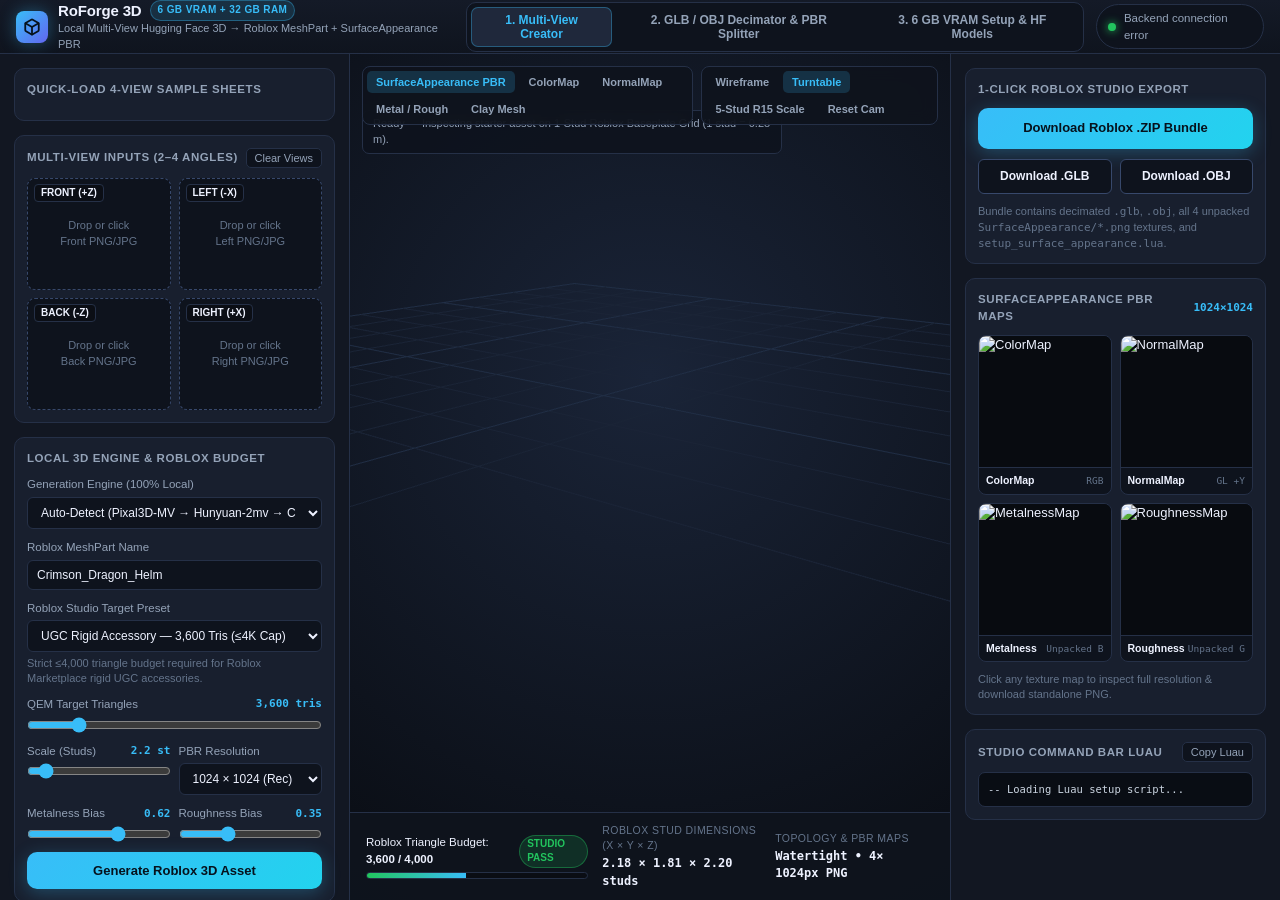
==== frontend/index.html @ cc5d3767 "Initial commit: RoForge 3D local multi-view Roblox creator" ====
<!DOCTYPE html>
<html lang="en">
<head>
  <meta charset="UTF-8" />
  <meta name="viewport" content="width=device-width, initial-scale=1.0" />
  <title>RoForge 3D — Local Multi-View Roblox 3D Asset Creator (6 GB VRAM)</title>
  <link rel="stylesheet" href="./styles.css" />
</head>
<body>
  <!-- Studio Header -->
  <header class="topbar">
    <div class="brand">
      <div class="brand-cube" aria-hidden="true">
        <svg width="18" height="18" viewBox="0 0 24 24" fill="none" stroke="#06121d" stroke-width="2.4" stroke-linecap="round" stroke-linejoin="round">
          <path d="M21 16V8a2 2 0 0 0-1-1.73l-7-4a2 2 0 0 0-2 0l-7 4A2 2 0 0 0 3 8v8a2 2 0 0 0 1 1.73l7 4a2 2 0 0 0 2 0l7-4A2 2 0 0 0 21 16z"/>
          <polyline points="3.27 6.96 12 12.01 20.73 6.96"/>
          <line x1="12" y1="22.08" x2="12" y2="12"/>
        </svg>
      </div>
      <div>
        <div class="brand-title">
          RoForge 3D
          <span class="tag-6gb">6 GB VRAM + 32 GB RAM</span>
        </div>
        <div class="brand-sub">Local Multi-View Hugging Face 3D &rarr; Roblox MeshPart + SurfaceAppearance PBR</div>
      </div>
    </div>

    <nav class="nav-tabs" role="tablist">
      <button class="nav-tab active" data-tab="creator">1. Multi-View Creator</button>
      <button class="nav-tab" data-tab="optimizer">2. GLB / OBJ Decimator &amp; PBR Splitter</button>
      <button class="nav-tab" data-tab="setup">3. 6 GB VRAM Setup &amp; HF Models</button>
    </nav>

    <div class="hw-status" id="hw-status-pill" title="Detected Local Hardware & Engine State">
      <span class="status-dot" id="hw-dot"></span>
      <span id="hw-status-text">Probing local environment...</span>
    </div>
  </header>

  <!-- TAB 1: MULTI-VIEW CREATOR STUDIO -->
  <main class="tab-view active" id="tab-creator">
    <div class="studio-grid">
      <!-- LEFT PANEL: Multi-View Inputs & Roblox Presets -->
      <aside class="side-panel left">
        <!-- Sample Turnaround Sheets -->
        <div class="section-card">
          <div class="section-header">
            <span class="section-title">Quick-Load 4-View Sample Sheets</span>
          </div>
          <div class="sample-grid" id="sample-grid"></div>
        </div>

        <!-- 4-View Turnaround Uploader -->
        <div class="section-card">
          <div class="section-header">
            <span class="section-title">Multi-View Inputs (2&ndash;4 Angles)</span>
            <button class="mini-btn" id="btn-clear-views" type="button">Clear Views</button>
          </div>
          <div class="views-grid">
            <div class="view-slot" data-view="front">
              <span class="view-label">FRONT (+Z)</span>
              <button class="view-clear" type="button" title="Remove view">&times;</button>
              <div class="view-placeholder">Drop or click<br/>Front PNG/JPG</div>
              <input type="file" accept="image/*" hidden />
            </div>
            <div class="view-slot" data-view="left">
              <span class="view-label">LEFT (-X)</span>
              <button class="view-clear" type="button" title="Remove view">&times;</button>
              <div class="view-placeholder">Drop or click<br/>Left PNG/JPG</div>
              <input type="file" accept="image/*" hidden />
            </div>
            <div class="view-slot" data-view="back">
              <span class="view-label">BACK (-Z)</span>
              <button class="view-clear" type="button" title="Remove view">&times;</button>
              <div class="view-placeholder">Drop or click<br/>Back PNG/JPG</div>
              <input type="file" accept="image/*" hidden />
            </div>
            <div class="view-slot" data-view="right">
              <span class="view-label">RIGHT (+X)</span>
              <button class="view-clear" type="button" title="Remove view">&times;</button>
              <div class="view-placeholder">Drop or click<br/>Right PNG/JPG</div>
              <input type="file" accept="image/*" hidden />
            </div>
          </div>
        </div>

        <!-- Local Engine + Roblox Preset Controls -->
        <div class="section-card">
          <div class="section-header">
            <span class="section-title">Local 3D Engine &amp; Roblox Budget</span>
          </div>

          <div class="field">
            <label for="sel-engine">Generation Engine (100% Local)</label>
            <select id="sel-engine">
              <option value="auto">Auto-Detect (Pixal3D-MV &rarr; Hunyuan-2mv &rarr; CPU Sculpt)</option>
              <option value="comfy_pixal3d">ComfyUI: Pixal3D Multi-View (6 GB INT8 / GGUF)</option>
              <option value="hunyuan_mv">Python: Hunyuan3D-2mv Turbo (6 GB FP16)</option>
              <option value="visual_hull">Instant CPU: Multi-View Visual-Hull + PBR (0 GB VRAM)</option>
            </select>
          </div>

          <div class="field" id="comfy-url-wrap" style="display:none;">
            <label for="inp-comfy-url">Local ComfyUI Endpoint (Server-Side Bridge)</label>
            <input type="text" id="inp-comfy-url" value="http://127.0.0.1:8188" />
          </div>

          <div class="field">
            <label for="inp-asset-name">Roblox MeshPart Name</label>
            <input type="text" id="inp-asset-name" value="Crimson_Dragon_Helm" />
          </div>

          <div class="field">
            <label for="sel-preset">Roblox Studio Target Preset</label>
            <select id="sel-preset">
              <option value="ugc_hat">UGC Rigid Accessory &mdash; 3,600 Tris (&le;4K Cap)</option>
              <option value="map_prop">Repeated Map Prop &mdash; 2,400 Tris</option>
              <option value="weapon_tool">Weapon / Held Tool &mdash; 7,500 Tris</option>
              <option value="hero_meshpart">Hero MeshPart / Boss &mdash; 15,000 Tris (&lt;21K Wall)</option>
            </select>
            <div class="preset-hint" id="preset-hint">Strict &le;4,000 triangle budget required for Roblox Marketplace rigid UGC accessories.</div>
          </div>

          <div class="field">
            <div class="field-row">
              <label for="rng-tris">QEM Target Triangles</label>
              <span class="val-pill" id="lbl-tris">3,600 tris</span>
            </div>
            <input type="range" id="rng-tris" min="400" max="20500" step="100" value="3600" />
          </div>

          <div class="two-col">
            <div class="field">
              <div class="field-row">
                <label for="rng-studs">Scale (Studs)</label>
                <span class="val-pill" id="lbl-studs">2.2 st</span>
              </div>
              <input type="range" id="rng-studs" min="0.5" max="20.0" step="0.1" value="2.2" />
            </div>

            <div class="field">
              <label for="sel-texsize">PBR Resolution</label>
              <select id="sel-texsize">
                <option value="512">512 &times; 512</option>
                <option value="1024" selected>1024 &times; 1024 (Rec)</option>
                <option value="2048">2048 &times; 2048</option>
              </select>
            </div>
          </div>

          <div class="two-col">
            <div class="field">
              <div class="field-row">
                <label for="rng-metal">Metalness Bias</label>
                <span class="val-pill" id="lbl-metal">0.62</span>
              </div>
              <input type="range" id="rng-metal" min="0.0" max="0.95" step="0.02" value="0.62" />
            </div>
            <div class="field">
              <div class="field-row">
                <label for="rng-rough">Roughness Bias</label>
                <span class="val-pill" id="lbl-rough">0.35</span>
              </div>
              <input type="range" id="rng-rough" min="0.08" max="0.95" step="0.02" value="0.35" />
            </div>
          </div>

          <button class="primary-btn" id="btn-generate" type="button">
            <span id="btn-generate-label">Generate Roblox 3D Asset</span>
          </button>
        </div>
      </aside>

      <!-- CENTER: Interactive Three.js Roblox Baseplate Viewport -->
      <section class="viewport-stage">
        <div class="viewport-toolbar">
          <div class="toolbar-group" id="shading-group">
            <button class="vp-btn active" data-shade="pbr" type="button">SurfaceAppearance PBR</button>
            <button class="vp-btn" data-shade="albedo" type="button">ColorMap</button>
            <button class="vp-btn" data-shade="normal" type="button">NormalMap</button>
            <button class="vp-btn" data-shade="roughmetal" type="button">Metal / Rough</button>
            <button class="vp-btn" data-shade="clay" type="button">Clay Mesh</button>
          </div>
          <div class="toolbar-group">
            <button class="vp-btn" id="btn-wireframe" type="button">Wireframe</button>
            <button class="vp-btn active" id="btn-turntable" type="button">Turntable</button>
            <button class="vp-btn" id="btn-r15-dummy" type="button" title="Toggle 5-Stud Roblox R15 Character Scale Reference">5-Stud R15 Scale</button>
            <button class="vp-btn" id="btn-reset-cam" type="button">Reset Cam</button>
          </div>
        </div>

        <div class="engine-banner" id="engine-banner">
          Ready &mdash; Inspecting starter asset on 1-Stud Roblox Baseplate Grid (1 stud = 0.28 m).
        </div>

        <div id="three-container"></div>

        <div class="loading-overlay" id="vp-loading">
          <div class="spinner"></div>
          <div id="vp-loading-text" style="font-weight:600;color:#eef2ff;">Reconstructing 3D Mesh &amp; Baking SurfaceAppearance PBR...</div>
        </div>

        <!-- Bottom Roblox Studio Compliance Bar -->
        <div class="compliance-hud">
          <div class="tri-meter-wrap">
            <div class="tri-meter-top">
              <span>Roblox Triangle Budget: <strong id="hud-tris">3,600 / 4,000</strong></span>
              <span class="pass-badge" id="hud-pass-badge">STUDIO PASS</span>
            </div>
            <div class="tri-bar-bg">
              <div class="tri-bar-fill" id="hud-tri-bar"></div>
            </div>
          </div>

          <div class="hud-stat">
            <span class="hud-stat-label">Roblox Stud Dimensions (X &times; Y &times; Z)</span>
            <span class="hud-stat-val" id="hud-dims">2.18 &times; 1.81 &times; 2.20 studs</span>
          </div>

          <div class="hud-stat">
            <span class="hud-stat-label">Topology &amp; PBR Maps</span>
            <span class="hud-stat-val" id="hud-topo">Watertight &bull; 4&times; 1024px PNG</span>
          </div>
        </div>
      </section>

      <!-- RIGHT PANEL: SurfaceAppearance PBR Maps & Studio Bundle Export -->
      <aside class="side-panel right">
        <div class="section-card">
          <div class="section-header">
            <span class="section-title">1-Click Roblox Studio Export</span>
          </div>
          <a id="dl-zip" class="primary-btn" href="#" download style="text-decoration:none;">
            Download Roblox .ZIP Bundle
          </a>
          <div class="two-col">
            <a id="dl-glb" class="secondary-btn" href="#" download>Download .GLB</a>
            <a id="dl-obj" class="secondary-btn" href="#" download>Download .OBJ</a>
          </div>
          <div class="preset-hint">
            Bundle contains decimated <code>.glb</code>, <code>.obj</code>, all 4 unpacked <code>SurfaceAppearance/*.png</code> textures, and <code>setup_surface_appearance.lua</code>.
          </div>
        </div>

        <div class="section-card">
          <div class="section-header">
            <span class="section-title">SurfaceAppearance PBR Maps</span>
            <span class="val-pill" id="lbl-map-res">1024&times;1024</span>
          </div>
          <div class="pbr-grid">
            <div class="pbr-card" data-map="ColorMap">
              <img id="img-ColorMap" alt="ColorMap" src="" />
              <div class="pbr-card-foot">
                <span class="pbr-name">ColorMap</span>
                <span class="pbr-chan">RGB</span>
              </div>
            </div>
            <div class="pbr-card" data-map="NormalMap">
              <img id="img-NormalMap" alt="NormalMap" src="" />
              <div class="pbr-card-foot">
                <span class="pbr-name">NormalMap</span>
                <span class="pbr-chan">GL +Y</span>
              </div>
            </div>
            <div class="pbr-card" data-map="MetalnessMap">
              <img id="img-MetalnessMap" alt="MetalnessMap" src="" />
              <div class="pbr-card-foot">
                <span class="pbr-name">Metalness</span>
                <span class="pbr-chan">Unpacked B</span>
              </div>
            </div>
            <div class="pbr-card" data-map="RoughnessMap">
              <img id="img-RoughnessMap" alt="RoughnessMap" src="" />
              <div class="pbr-card-foot">
                <span class="pbr-name">Roughness</span>
                <span class="pbr-chan">Unpacked G</span>
              </div>
            </div>
          </div>
          <div class="preset-hint">Click any texture map to inspect full resolution &amp; download standalone PNG.</div>
        </div>

        <div class="section-card">
          <div class="section-header">
            <span class="section-title">Studio Command Bar Luau</span>
            <button class="mini-btn" id="btn-copy-lua" type="button">Copy Luau</button>
          </div>
          <pre class="lua-box" id="lua-code-box">-- Loading Luau setup script...</pre>
        </div>
      </aside>
    </div>
  </main>

  <!-- TAB 2: EXISTING GLB / OBJ OPTIMIZER & PBR SPLITTER -->
  <section class="tab-view" id="tab-optimizer">
    <div class="page-scroll">
      <div class="section-card">
        <h2 style="font-size:17px;">Raw AI Mesh (.GLB / .OBJ) &rarr; Roblox Studio Decimator &amp; SurfaceAppearance Unpacker</h2>
        <p style="color:var(--text-muted);font-size:12.5px;">
          Already generated a 500,000-triangle <code>.glb</code> in ComfyUI (<code>Pixal3D</code> / <code>TRELLIS.2-GGUF</code> / <code>Hunyuan3D-2mv</code>) or Blender?
          Drop it here to run Garland-Heckbert QEM decimation under Roblox's 21,000-triangle ceiling and automatically split glTF's packed
          <code>metallicRoughnessTexture</code> into standalone <code>ColorMap.png</code>, <code>NormalMap.png</code>, <code>MetalnessMap.png</code>, and <code>RoughnessMap.png</code>!
        </p>
      </div>

      <div class="opt-layout">
        <div class="section-card">
          <div class="drop-giant" id="opt-dropzone">
            <div style="font-size:14px;font-weight:700;margin-bottom:4px;" id="opt-file-label">Drop .GLB / .OBJ / .PLY File Here</div>
            <div style="color:var(--text-muted);font-size:12px;">or click to browse local 3D mesh</div>
            <input type="file" id="opt-file-input" accept=".glb,.gltf,.obj,.ply,.stl" hidden />
          </div>

          <div class="field">
            <label for="opt-name">Output Roblox Asset Name</label>
            <input type="text" id="opt-name" value="Optimized_MeshPart" />
          </div>

          <div class="field">
            <label for="opt-preset">Roblox Target Preset</label>
            <select id="opt-preset">
              <option value="ugc_hat">UGC Rigid Accessory &mdash; 3,600 Tris (&le;4K)</option>
              <option value="map_prop">Repeated Map Prop &mdash; 2,400 Tris</option>
              <option value="weapon_tool" selected>Weapon / Held Tool &mdash; 7,500 Tris</option>
              <option value="hero_meshpart">Hero MeshPart &mdash; 15,000 Tris (&lt;21K)</option>
            </select>
          </div>

          <div class="two-col">
            <div class="field">
              <label for="opt-tris">Max Triangles</label>
              <input type="number" id="opt-tris" value="7500" min="300" max="20800" />
            </div>
            <div class="field">
              <label for="opt-studs">Scale (Studs)</label>
              <input type="number" id="opt-studs" value="4.2" min="0.5" max="50" step="0.1" />
            </div>
          </div>

          <button class="primary-btn" id="btn-run-optimize" type="button">
            Decimate &amp; Split SurfaceAppearance PBR
          </button>
        </div>

        <div class="section-card" id="opt-result-card">
          <div class="section-title">Optimizer Output</div>
          <p style="color:var(--text-muted);font-size:12.5px;" id="opt-status-msg">
            Upload any <code>.glb</code> or <code>.obj</code> on the left (or test with a generated GLB!) — once processed, it automatically loads into the <strong>1. Multi-View Creator</strong> 3D Viewport and Export Panel.
          </p>
        </div>
      </div>
    </div>
  </section>

  <!-- TAB 3: 6 GB VRAM + 32 GB RAM SETUP & VERIFIED HF MODEL CATALOG -->
  <section class="tab-view" id="tab-setup">
    <div class="page-scroll">
      <div class="section-card">
        <div class="section-header">
          <h2 style="font-size:17px;">6 GB VRAM + 32 GB System RAM Local Setup Guide &amp; ComfyUI Workflow</h2>
          <a class="secondary-btn" href="/api/workflow-json" download style="width:auto;padding:7px 14px;">
            Download ComfyUI 6GB Workflow (.JSON)
          </a>
        </div>
        <p style="color:var(--text-muted);font-size:12.5px;">
          Your <strong>32 GB System RAM</strong> is a superpower on a <strong>6 GB GPU</strong>: <code>Pixal3D Multi-View</code> caches ~12 GiB of multi-view DINOv3 NAF features during conditioning.
          Passing <code>--lowvram --disable-pinned-memory --reserve-vram 1.0 --cache-none</code> keeps active GPU memory at <strong>~5.5&ndash;5.9 GB VRAM</strong> while streaming the 12 GiB cache cleanly from your 32 GB RAM without triggering CUDA pinned-memory crashes!
        </p>

        <pre class="code-block"># Step 1: Download MIT-licensed Comfy-Org/Pixal3D INT8 + VAEs + BiRefNet (plus optional Q4_K_M GGUF)
python scripts/download_models_6gb.py --profile pixal3d --comfy-dir "C:/ComfyUI"

# Step 2: Launch ComfyUI (&gt;= 0.33.0) with our 6 GB VRAM + 32 GB RAM Offload Launcher
# Windows:
scripts\start_comfyui_6gb.bat
# Linux:
./scripts/start_comfyui_6gb.sh

# Step 3: Launch RoForge 3D Web App (Auto-connects to ComfyUI on port 8188!)
scripts\start_creator.bat</pre>
      </div>

      <div class="section-card">
        <div class="section-header">
          <h3 style="font-size:15px;">Verified Hugging Face Multi-View 3D Models Fitting 6 GB VRAM + 32 GB RAM</h3>
        </div>
        <div style="overflow-x:auto;">
          <table class="model-table">
            <thead>
              <tr>
                <th>Rank &amp; Model</th>
                <th>HF Repositories</th>
                <th>Release Date</th>
                <th>Downloads (30d / Total)</th>
                <th>6 GB VRAM + 32 GB RAM Fit</th>
                <th>Native PBR &amp; License</th>
              </tr>
            </thead>
            <tbody id="hf-models-tbody"></tbody>
          </table>
        </div>
      </div>
    </div>
  </section>

  <!-- Texture Map Lightbox Modal -->
  <div class="modal-backdrop" id="map-modal">
    <div class="modal-card">
      <div class="section-header">
        <strong id="modal-map-title">SurfaceAppearance Map</strong>
        <div style="display:flex;gap:8px;">
          <a id="modal-map-dl" class="mini-btn" href="#" download style="text-decoration:none;">Download PNG</a>
          <button class="mini-btn" id="modal-close" type="button">Close</button>
        </div>
      </div>
      <img id="modal-map-img" src="" alt="PBR Texture Preview" />
    </div>
  </div>

  <script type="module" src="./app.js"></script>
</body>
</html>
---- frontend/styles.css ----
:root {
  --bg-app: #0b0e14;
  --bg-panel: #121722;
  --bg-card: #181f2e;
  --bg-card-hover: #1f283b;
  --bg-input: #0e131d;
  --border: #253047;
  --border-bright: #37486b;
  --text-main: #eef2ff;
  --text-muted: #94a3b8;
  --text-dim: #64748b;
  --accent: #38bdf8;
  --accent-strong: #0284c7;
  --accent-glow: rgba(56, 189, 248, 0.22);
  --success: #22c55e;
  --warning: #f59e0b;
  --danger: #ef4444;
  --purple: #a855f7;
  --radius-sm: 6px;
  --radius-md: 10px;
  --radius-lg: 14px;
  --font-sans: -apple-system, BlinkMacSystemFont, "Segoe UI", Inter, Roboto, sans-serif;
  --font-mono: ui-monospace, SFMono-Regular, "SF Mono", Menlo, Consolas, monospace;
}

* {
  box-sizing: border-box;
  margin: 0;
  padding: 0;
}

html, body {
  height: 100%;
  background: var(--bg-app);
  color: var(--text-main);
  font-family: var(--font-sans);
  font-size: 13px;
  line-height: 1.45;
  overflow: hidden;
}

/* Top Studio Header */
.topbar {
  height: 54px;
  background: linear-gradient(180deg, #141a27 0%, #0f141e 100%);
  border-bottom: 1px solid var(--border);
  display: flex;
  align-items: center;
  justify-content: space-between;
  padding: 0 16px;
  gap: 12px;
}

.brand {
  display: flex;
  align-items: center;
  gap: 10px;
}

.brand-cube {
  width: 32px;
  height: 32px;
  border-radius: 8px;
  background: linear-gradient(135deg, #38bdf8 0%, #6366f1 100%);
  display: grid;
  place-items: center;
  box-shadow: 0 0 16px rgba(56, 189, 248, 0.35);
  flex-shrink: 0;
}

.brand-title {
  font-weight: 700;
  font-size: 15px;
  letter-spacing: -0.01em;
  display: flex;
  align-items: center;
  gap: 8px;
}

.tag-6gb {
  font-size: 10px;
  font-weight: 700;
  padding: 2px 7px;
  border-radius: 999px;
  background: rgba(56, 189, 248, 0.14);
  color: var(--accent);
  border: 1px solid rgba(56, 189, 248, 0.35);
  text-transform: uppercase;
  letter-spacing: 0.04em;
}

.brand-sub {
  font-size: 11px;
  color: var(--text-muted);
}

.nav-tabs {
  display: flex;
  gap: 6px;
  background: var(--bg-input);
  padding: 4px;
  border-radius: var(--radius-md);
  border: 1px solid var(--border);
}

.nav-tab {
  border: none;
  background: transparent;
  color: var(--text-muted);
  font-family: inherit;
  font-size: 12px;
  font-weight: 600;
  padding: 6px 13px;
  border-radius: 7px;
  cursor: pointer;
  transition: all 0.15s ease;
}

.nav-tab:hover {
  color: var(--text-main);
  background: rgba(255, 255, 255, 0.04);
}

.nav-tab.active {
  background: var(--bg-card-hover);
  color: var(--accent);
  box-shadow: inset 0 0 0 1px rgba(56, 189, 248, 0.35);
}

.hw-status {
  display: flex;
  align-items: center;
  gap: 8px;
  font-size: 11.5px;
  background: var(--bg-input);
  border: 1px solid var(--border);
  padding: 5px 11px;
  border-radius: 999px;
  color: var(--text-muted);
}

.status-dot {
  width: 8px;
  height: 8px;
  border-radius: 50%;
  background: var(--success);
  box-shadow: 0 0 8px var(--success);
}

/* Main Tab Views */
.tab-view {
  display: none;
  height: calc(100vh - 54px);
}

.tab-view.active {
  display: block;
}

/* 3-Column Studio Workspace */
.studio-grid {
  display: grid;
  grid-template-columns: 350px 1fr 330px;
  height: 100%;
  overflow: hidden;
}

.side-panel {
  background: var(--bg-panel);
  overflow-y: auto;
  padding: 14px;
  display: flex;
  flex-direction: column;
  gap: 14px;
}

.side-panel.left {
  border-right: 1px solid var(--border);
}

.side-panel.right {
  border-left: 1px solid var(--border);
}

.section-card {
  background: var(--bg-card);
  border: 1px solid var(--border);
  border-radius: var(--radius-md);
  padding: 12px;
  display: flex;
  flex-direction: column;
  gap: 10px;
}

.section-header {
  display: flex;
  align-items: center;
  justify-content: space-between;
  gap: 6px;
}

.section-title {
  font-size: 11.5px;
  font-weight: 700;
  text-transform: uppercase;
  letter-spacing: 0.05em;
  color: var(--text-muted);
}

.mini-btn {
  background: var(--bg-input);
  color: var(--text-muted);
  border: 1px solid var(--border);
  border-radius: 5px;
  padding: 3px 8px;
  font-size: 11px;
  cursor: pointer;
  transition: all 0.14s;
}

.mini-btn:hover {
  color: var(--text-main);
  border-color: var(--border-bright);
}

/* Sample Turnaround Cards */
.sample-grid {
  display: grid;
  grid-template-columns: 1fr 1fr;
  gap: 7px;
}

.sample-card {
  background: var(--bg-input);
  border: 1px solid var(--border);
  border-radius: 8px;
  padding: 7px;
  display: flex;
  align-items: center;
  gap: 8px;
  cursor: pointer;
  transition: all 0.15s ease;
  text-align: left;
  color: inherit;
}

.sample-card:hover {
  border-color: var(--accent);
  background: rgba(56, 189, 248, 0.07);
}

.sample-card.selected {
  border-color: var(--accent);
  box-shadow: 0 0 0 1px rgba(56, 189, 248, 0.35);
  background: rgba(56, 189, 248, 0.1);
}

.sample-thumb {
  width: 38px;
  height: 38px;
  border-radius: 6px;
  background: #080b10;
  object-fit: contain;
  border: 1px solid var(--border);
  flex-shrink: 0;
}

.sample-meta {
  overflow: hidden;
}

.sample-name {
  font-size: 11.5px;
  font-weight: 600;
  white-space: nowrap;
  overflow: hidden;
  text-overflow: ellipsis;
}

.sample-badge {
  font-size: 10px;
  color: var(--accent);
}

/* 4-View Multi-View Upload Slots */
.views-grid {
  display: grid;
  grid-template-columns: 1fr 1fr;
  gap: 8px;
}

.view-slot {
  position: relative;
  height: 112px;
  background: var(--bg-input);
  border: 1.5px dashed var(--border-bright);
  border-radius: 8px;
  display: flex;
  flex-direction: column;
  align-items: center;
  justify-content: center;
  cursor: pointer;
  overflow: hidden;
  transition: all 0.15s ease;
}

.view-slot:hover, .view-slot.dragover {
  border-color: var(--accent);
  background: rgba(56, 189, 248, 0.06);
}

.view-slot.filled {
  border-style: solid;
  border-color: rgba(56, 189, 248, 0.5);
}

.view-slot img {
  width: 100%;
  height: 100%;
  object-fit: contain;
  background: radial-gradient(circle at center, #182030 0%, #0a0d14 100%);
}

.view-label {
  position: absolute;
  top: 5px;
  left: 6px;
  background: rgba(11, 14, 20, 0.85);
  border: 1px solid var(--border);
  border-radius: 4px;
  padding: 1px 6px;
  font-size: 10px;
  font-weight: 700;
  color: var(--text-main);
  z-index: 2;
}

.view-clear {
  position: absolute;
  top: 5px;
  right: 5px;
  width: 20px;
  height: 20px;
  border-radius: 4px;
  border: 1px solid var(--border);
  background: rgba(15, 20, 30, 0.88);
  color: var(--text-muted);
  font-size: 12px;
  line-height: 1;
  cursor: pointer;
  display: none;
  z-index: 2;
}

.view-slot.filled .view-clear {
  display: grid;
  place-items: center;
}

.view-clear:hover {
  color: var(--danger);
  border-color: var(--danger);
}

.view-placeholder {
  text-align: center;
  color: var(--text-dim);
  font-size: 11px;
  padding: 6px;
}

/* Form Controls */
.field {
  display: flex;
  flex-direction: column;
  gap: 4px;
}

.field-row {
  display: flex;
  justify-content: space-between;
  align-items: center;
  font-size: 11.5px;
}

.field label {
  color: var(--text-muted);
  font-weight: 500;
  font-size: 11.5px;
}

.val-pill {
  font-family: var(--font-mono);
  font-size: 11px;
  color: var(--accent);
  font-weight: 600;
}

input[type="text"],
input[type="number"],
select {
  width: 100%;
  background: var(--bg-input);
  color: var(--text-main);
  border: 1px solid var(--border);
  border-radius: var(--radius-sm);
  padding: 7px 9px;
  font-family: inherit;
  font-size: 12px;
  outline: none;
}

input[type="text"]:focus,
select:focus {
  border-color: var(--accent);
}

input[type="range"] {
  width: 100%;
  accent-color: var(--accent);
  cursor: pointer;
}

.preset-hint {
  font-size: 11px;
  color: var(--text-dim);
  line-height: 1.35;
}

.two-col {
  display: grid;
  grid-template-columns: 1fr 1fr;
  gap: 8px;
}

.primary-btn {
  width: 100%;
  border: none;
  border-radius: var(--radius-md);
  padding: 11px 14px;
  font-family: inherit;
  font-size: 13px;
  font-weight: 700;
  color: #06121d;
  background: linear-gradient(135deg, #38bdf8 0%, #22d3ee 100%);
  cursor: pointer;
  box-shadow: 0 4px 18px rgba(56, 189, 248, 0.28);
  transition: transform 0.12s ease, filter 0.12s ease;
  display: flex;
  align-items: center;
  justify-content: center;
  gap: 8px;
}

.primary-btn:hover:not(:disabled) {
  filter: brightness(1.07);
  transform: translateY(-1px);
}

.primary-btn:disabled {
  opacity: 0.6;
  cursor: wait;
}

.secondary-btn {
  width: 100%;
  background: var(--bg-input);
  color: var(--text-main);
  border: 1px solid var(--border-bright);
  border-radius: var(--radius-sm);
  padding: 8px 10px;
  font-family: inherit;
  font-size: 12px;
  font-weight: 600;
  cursor: pointer;
  transition: all 0.14s;
  text-align: center;
  text-decoration: none;
  display: inline-flex;
  align-items: center;
  justify-content: center;
  gap: 6px;
}

.secondary-btn:hover {
  border-color: var(--accent);
  color: var(--accent);
}

/* Center 3D Viewport */
.viewport-stage {
  position: relative;
  background: radial-gradient(circle at 50% 38%, #1a2438 0%, #090c12 100%);
  display: flex;
  flex-direction: column;
  overflow: hidden;
}

#three-container {
  flex: 1;
  width: 100%;
  height: 100%;
  position: relative;
  cursor: grab;
}

#three-container:active {
  cursor: grabbing;
}

.viewport-toolbar {
  position: absolute;
  top: 12px;
  left: 12px;
  right: 12px;
  display: flex;
  justify-content: space-between;
  align-items: center;
  gap: 8px;
  pointer-events: none;
  z-index: 5;
}

.toolbar-group {
  display: flex;
  gap: 5px;
  background: rgba(14, 19, 29, 0.86);
  backdrop-filter: blur(8px);
  border: 1px solid var(--border);
  padding: 4px;
  border-radius: 8px;
  pointer-events: auto;
  flex-wrap: wrap;
}

.vp-btn {
  background: transparent;
  color: var(--text-muted);
  border: none;
  border-radius: 5px;
  padding: 5px 9px;
  font-size: 11px;
  font-weight: 600;
  cursor: pointer;
  transition: all 0.13s;
}

.vp-btn:hover {
  color: var(--text-main);
  background: rgba(255, 255, 255, 0.06);
}

.vp-btn.active {
  background: rgba(56, 189, 248, 0.18);
  color: var(--accent);
}

.engine-banner {
  position: absolute;
  top: 56px;
  left: 12px;
  background: rgba(14, 19, 29, 0.84);
  border: 1px solid var(--border);
  border-radius: 7px;
  padding: 5px 10px;
  font-size: 11px;
  color: var(--text-muted);
  z-index: 4;
  max-width: 70%;
}

/* Bottom Roblox Compliance HUD */
.compliance-hud {
  background: rgba(14, 19, 29, 0.95);
  border-top: 1px solid var(--border);
  padding: 10px 16px;
  display: grid;
  grid-template-columns: 1.4fr 1fr 1fr;
  gap: 14px;
  align-items: center;
  z-index: 5;
}

.tri-meter-wrap {
  display: flex;
  flex-direction: column;
  gap: 4px;
}

.tri-meter-top {
  display: flex;
  justify-content: space-between;
  align-items: center;
  font-size: 11.5px;
}

.pass-badge {
  font-size: 10px;
  font-weight: 700;
  padding: 1px 7px;
  border-radius: 999px;
  background: rgba(34, 197, 94, 0.16);
  color: var(--success);
  border: 1px solid rgba(34, 197, 94, 0.4);
}

.pass-badge.warn {
  background: rgba(245, 158, 11, 0.16);
  color: var(--warning);
  border-color: rgba(245, 158, 11, 0.4);
}

.tri-bar-bg {
  width: 100%;
  height: 7px;
  background: #0a0d14;
  border-radius: 999px;
  overflow: hidden;
  border: 1px solid var(--border);
}

.tri-bar-fill {
  height: 100%;
  width: 45%;
  background: linear-gradient(90deg, #22c55e 0%, #38bdf8 100%);
  transition: width 0.3s ease;
}

.hud-stat {
  display: flex;
  flex-direction: column;
  gap: 2px;
}

.hud-stat-label {
  font-size: 10.5px;
  color: var(--text-dim);
  text-transform: uppercase;
  letter-spacing: 0.04em;
}

.hud-stat-val {
  font-family: var(--font-mono);
  font-size: 12px;
  font-weight: 600;
  color: var(--text-main);
}

/* Loading Overlay inside Viewport */
.loading-overlay {
  position: absolute;
  inset: 0;
  background: rgba(9, 12, 18, 0.76);
  backdrop-filter: blur(4px);
  display: none;
  flex-direction: column;
  align-items: center;
  justify-content: center;
  gap: 12px;
  z-index: 15;
}

.loading-overlay.visible {
  display: flex;
}

.spinner {
  width: 38px;
  height: 38px;
  border: 3px solid rgba(56, 189, 248, 0.2);
  border-top-color: var(--accent);
  border-radius: 50%;
  animation: spin 0.8s linear infinite;
}

@keyframes spin {
  to { transform: rotate(360deg); }
}

/* Right Panel SurfaceAppearance PBR Cards */
.pbr-grid {
  display: grid;
  grid-template-columns: 1fr 1fr;
  gap: 8px;
}

.pbr-card {
  background: var(--bg-input);
  border: 1px solid var(--border);
  border-radius: 8px;
  overflow: hidden;
  display: flex;
  flex-direction: column;
  cursor: pointer;
  transition: border-color 0.15s;
}

.pbr-card:hover {
  border-color: var(--accent);
}

.pbr-card img {
  width: 100%;
  aspect-ratio: 1 / 1;
  object-fit: cover;
  background: #080b10;
  display: block;
}

.pbr-card-foot {
  padding: 5px 7px;
  display: flex;
  justify-content: space-between;
  align-items: center;
  font-size: 10.5px;
  border-top: 1px solid var(--border);
}

.pbr-name {
  font-weight: 600;
  color: var(--text-main);
}

.pbr-chan {
  font-family: var(--font-mono);
  font-size: 9.5px;
  color: var(--text-dim);
}

.lua-box {
  background: #090d14;
  border: 1px solid var(--border);
  border-radius: 7px;
  padding: 9px;
  font-family: var(--font-mono);
  font-size: 10.5px;
  color: #cbd5e1;
  max-height: 155px;
  overflow-y: auto;
  white-space: pre;
  line-height: 1.4;
}

/* Tab 2 & Tab 3 Pages */
.page-scroll {
  height: 100%;
  overflow-y: auto;
  padding: 24px 32px;
  max-width: 1220px;
  margin: 0 auto;
  display: flex;
  flex-direction: column;
  gap: 20px;
}

.opt-layout {
  display: grid;
  grid-template-columns: 440px 1fr;
  gap: 20px;
  align-items: start;
}

.drop-giant {
  border: 2px dashed var(--border-bright);
  border-radius: var(--radius-lg);
  padding: 28px 18px;
  text-align: center;
  background: var(--bg-input);
  cursor: pointer;
  transition: all 0.15s;
}

.drop-giant:hover {
  border-color: var(--accent);
  background: rgba(56, 189, 248, 0.06);
}

.code-block {
  background: #090c12;
  border: 1px solid var(--border);
  border-radius: 8px;
  padding: 12px 14px;
  font-family: var(--font-mono);
  font-size: 11.5px;
  color: #e2e8f0;
  overflow-x: auto;
  line-height: 1.55;
}

.model-table {
  width: 100%;
  border-collapse: collapse;
  font-size: 12px;
}

.model-table th,
.model-table td {
  padding: 10px 12px;
  border-bottom: 1px solid var(--border);
  text-align: left;
  vertical-align: top;
}

.model-table th {
  color: var(--text-muted);
  font-size: 11px;
  text-transform: uppercase;
  letter-spacing: 0.04em;
  background: var(--bg-input);
}

.rec-row {
  background: rgba(56, 189, 248, 0.06);
}

/* Lightbox Modal */
.modal-backdrop {
  position: fixed;
  inset: 0;
  background: rgba(5, 8, 13, 0.85);
  display: none;
  align-items: center;
  justify-content: center;
  z-index: 50;
  padding: 24px;
}

.modal-backdrop.open {
  display: flex;
}

.modal-card {
  background: var(--bg-panel);
  border: 1px solid var(--border-bright);
  border-radius: var(--radius-lg);
  padding: 16px;
  max-width: 680px;
  width: 100%;
  display: flex;
  flex-direction: column;
  gap: 12px;
}

.modal-card img {
  width: 100%;
  max-height: 540px;
  object-fit: contain;
  background: #070a0f;
  border-radius: 8px;
}

@media (max-width: 1120px) {
  html, body { overflow: auto; }
  .tab-view { height: auto; }
  .studio-grid {
    grid-template-columns: 1fr;
    height: auto;
  }
  .viewport-stage {
    height: 520px;
  }
  .opt-layout {
    grid-template-columns: 1fr;
  }
}
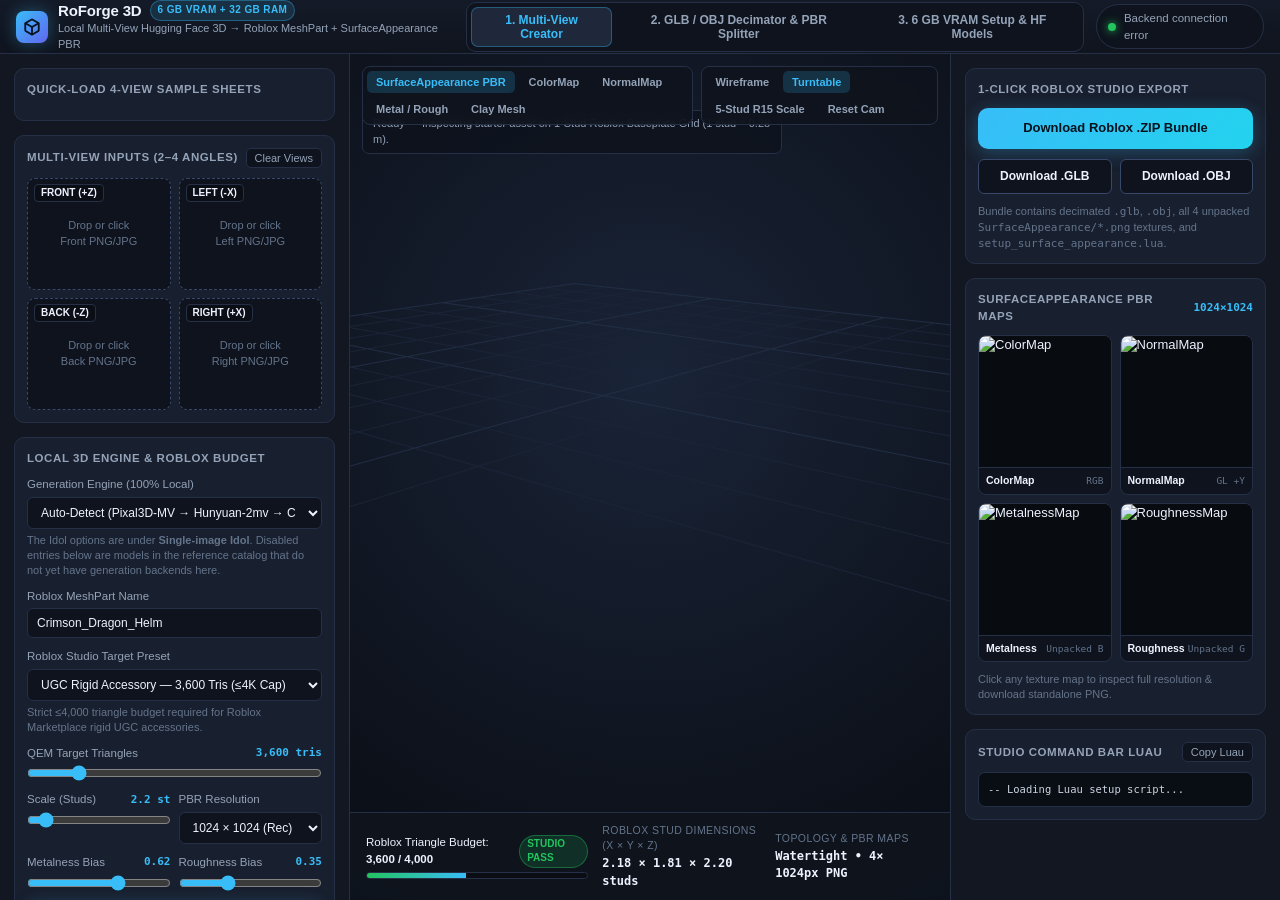
==== commit c55ee237: "Group runnable engines and show catalog-only models Co-authored-by: arena-agent <297053741+arena-age" ====
--- a/frontend/index.html
+++ b/frontend/index.html
@@ -54,7 +54,7 @@
         <!-- 4-View Turnaround Uploader -->
         <div class="section-card">
           <div class="section-header">
-            <span class="section-title">Multi-View Inputs (2&ndash;4 Angles)</span>
+            <span class="section-title" id="view-input-title">Multi-View Inputs (2&ndash;4 Angles)</span>
             <button class="mini-btn" id="btn-clear-views" type="button">Clear Views</button>
           </div>
           <div class="views-grid">
@@ -83,6 +83,9 @@
               <input type="file" accept="image/*" hidden />
             </div>
           </div>
+          <div class="preset-hint" id="idol-input-note" hidden>
+            Idol options use only this Front image. ComfyUI-Idol attempts a low-resolution splat-to-mesh conversion, but geometry and single-view textures are experimental; inspect before Roblox use. Close ComfyUI before choosing Budget3D-Idol Turbo.
+          </div>
         </div>
 
         <!-- Local Engine + Roblox Preset Controls -->
@@ -94,16 +97,31 @@
           <div class="field">
             <label for="sel-engine">Generation Engine (100% Local)</label>
             <select id="sel-engine">
-              <option value="auto">Auto-Detect (Pixal3D-MV &rarr; Hunyuan-2mv &rarr; CPU Sculpt)</option>
-              <option value="comfy_pixal3d">ComfyUI: Pixal3D Multi-View (6 GB INT8 / GGUF)</option>
-              <option value="hunyuan_mv">Python: Hunyuan3D-2mv Turbo (6 GB FP16)</option>
-              <option value="visual_hull">Instant CPU: Multi-View Visual-Hull + PBR (0 GB VRAM)</option>
+              <optgroup label="Runnable engines">
+                <option value="auto">Auto-Detect (Pixal3D-MV &rarr; Hunyuan-2mv &rarr; CPU Sculpt)</option>
+                <option value="comfy_pixal3d">ComfyUI: Pixal3D Multi-View (6 GB INT8 / GGUF)</option>
+                <option value="hunyuan_mv">Python: Hunyuan3D-2mv Turbo (6 GB FP16)</option>
+                <option value="visual_hull">Instant CPU: Multi-View Visual-Hull + PBR (0 GB VRAM)</option>
+              </optgroup>
+              <optgroup label="Single-image Idol (experimental)">
+                <option value="comfy_idol">ComfyUI-Idol: Single Image (PLY + experimental mesh)</option>
+                <option value="budget3d_turbo">Budget3D-Idol Turbo: Single Image (Gaussian .PLY only)</option>
+              </optgroup>
+              <optgroup id="catalog-only-engines" label="Research catalog only — not runnable in this build"></optgroup>
             </select>
+            <div class="preset-hint">The Idol options are under <strong>Single-image Idol</strong>. Disabled entries below are models in the reference catalog that do not yet have generation backends here.</div>
           </div>
 
           <div class="field" id="comfy-url-wrap" style="display:none;">
             <label for="inp-comfy-url">Local ComfyUI Endpoint (Server-Side Bridge)</label>
             <input type="text" id="inp-comfy-url" value="http://127.0.0.1:8188" />
+          </div>
+          <div class="field" id="idol-mode-wrap" style="display:none;">
+            <label for="sel-idol-mode">Idol Image Type</label>
+            <select id="sel-idol-mode">
+              <option value="real" selected>Photo / real object (recommended for photographs)</option>
+              <option value="synthetic">Render / generated image</option>
+            </select>
           </div>
 
           <div class="field">
@@ -227,7 +245,7 @@
 
       <!-- RIGHT PANEL: SurfaceAppearance PBR Maps & Studio Bundle Export -->
       <aside class="side-panel right">
-        <div class="section-card">
+        <div class="section-card" id="roblox-export-panel">
           <div class="section-header">
             <span class="section-title">1-Click Roblox Studio Export</span>
           </div>
@@ -243,7 +261,31 @@
           </div>
         </div>
 
-        <div class="section-card">
+        <div class="section-card" id="gaussian-splat-panel" hidden>
+          <div class="section-header">
+            <span class="section-title" id="splat-output-title">Gaussian Splat Output</span>
+          </div>
+          <a id="dl-splat-ply" class="primary-btn" href="#" download style="text-decoration:none;">
+            Download Gaussian .PLY
+          </a>
+          <img id="splat-preview-img" alt="Gaussian splat preview" hidden style="width:100%; margin-top:12px; border-radius:8px;" />
+          <a id="dl-splat-turntable" class="secondary-btn" href="#" download hidden style="margin-top:8px; text-decoration:none;">Download Idol Turntable GIF</a>
+          <div class="preset-hint" id="splat-output-note">
+            A Gaussian-splat PLY is not a Roblox MeshPart. No triangle mesh or SurfaceAppearance maps are available from this output.
+          </div>
+        </div>
+
+        <div class="section-card" id="idol-artifacts-panel" hidden>
+          <div class="section-header">
+            <span class="section-title">ComfyUI-Idol Splat Preview &amp; Source</span>
+          </div>
+          <a id="dl-idol-ply" class="secondary-btn" href="#" download style="text-decoration:none;">Download Original Idol .PLY</a>
+          <img id="idol-preview-img" alt="Idol render from predicted input camera" style="width:100%; margin-top:10px; border-radius:8px;" />
+          <a id="dl-idol-turntable" class="secondary-btn" href="#" download style="margin-top:8px; text-decoration:none;">Download 24-frame Turntable GIF</a>
+          <div class="preset-hint">Mesh conversion is approximate. The exported Roblox bundle uses single-view color projection; check hidden-side texture and geometry manually.</div>
+        </div>
+
+        <div class="section-card" id="pbr-maps-panel">
           <div class="section-header">
             <span class="section-title">SurfaceAppearance PBR Maps</span>
             <span class="val-pill" id="lbl-map-res">1024&times;1024</span>
@@ -281,7 +323,7 @@
           <div class="preset-hint">Click any texture map to inspect full resolution &amp; download standalone PNG.</div>
         </div>
 
-        <div class="section-card">
+        <div class="section-card" id="lua-export-panel">
           <div class="section-header">
             <span class="section-title">Studio Command Bar Luau</span>
             <button class="mini-btn" id="btn-copy-lua" type="button">Copy Luau</button>
@@ -379,6 +421,15 @@
 
 # Step 3: Launch RoForge 3D Web App (Auto-connects to ComfyUI on port 8188!)
 scripts\start_creator.bat</pre>
+      </div>
+
+      <div class="section-card">
+        <div class="section-header">
+          <h3 style="font-size:15px;">Optional ComfyUI-Idol Single-Image Mode</h3>
+        </div>
+        <p style="color:var(--text-muted);font-size:12.5px;">
+          From the repository folder, run <code>scripts\setup_comfyui_idol_windows.bat</code> to install the pinned custom node and anonymously download missing public weights. Restart ComfyUI, then select <strong>ComfyUI: Idol Single Image</strong> in the Creator. It outputs a Gaussian PLY, a preview/turntable, and attempts a conservative splat-to-mesh conversion. The conversion and single-image texture projection are experimental, not guaranteed game-ready; a 6 GB GTX 1660 SUPER may OOM. This does not update ComfyUI itself.
+        </p>
       </div>
 
       <div class="section-card">
--- a/frontend/styles.css
+++ b/frontend/styles.css
@@ -182,6 +182,10 @@
   border-left: 1px solid var(--border);
 }
 
+.section-card[hidden] {
+  display: none !important;
+}
+
 .section-card {
   background: var(--bg-card);
   border: 1px solid var(--border);
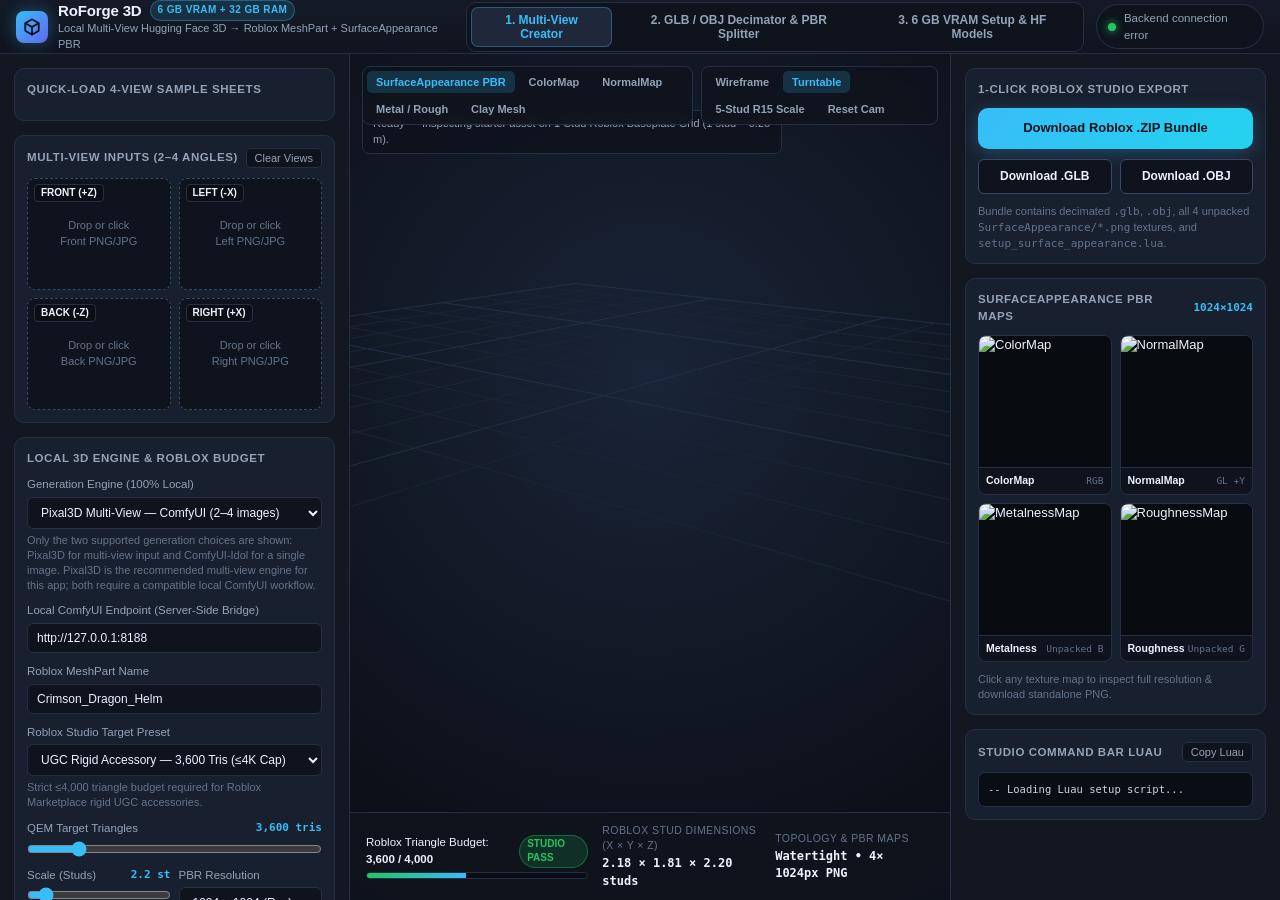
==== commit 77bd6e68: "Limit generation dropdown to Pixal3D and Idol Co-authored-by: arena-agent <297053741+arena-agent@use" ====
--- a/frontend/index.html
+++ b/frontend/index.html
@@ -84,7 +84,7 @@
             </div>
           </div>
           <div class="preset-hint" id="idol-input-note" hidden>
-            Idol options use only this Front image. ComfyUI-Idol attempts a low-resolution splat-to-mesh conversion, but geometry and single-view textures are experimental; inspect before Roblox use. Close ComfyUI before choosing Budget3D-Idol Turbo.
+            ComfyUI-Idol uses only this Front image and returns a Gaussian splat (PLY), preview/turntable, and a best-effort mesh conversion. Mesh geometry and single-view textures are experimental; inspect before Roblox use.
           </div>
         </div>
 
@@ -97,19 +97,10 @@
           <div class="field">
             <label for="sel-engine">Generation Engine (100% Local)</label>
             <select id="sel-engine">
-              <optgroup label="Runnable engines">
-                <option value="auto">Auto-Detect (Pixal3D-MV &rarr; Hunyuan-2mv &rarr; CPU Sculpt)</option>
-                <option value="comfy_pixal3d">ComfyUI: Pixal3D Multi-View (6 GB INT8 / GGUF)</option>
-                <option value="hunyuan_mv">Python: Hunyuan3D-2mv Turbo (6 GB FP16)</option>
-                <option value="visual_hull">Instant CPU: Multi-View Visual-Hull + PBR (0 GB VRAM)</option>
-              </optgroup>
-              <optgroup label="Single-image Idol (experimental)">
-                <option value="comfy_idol">ComfyUI-Idol: Single Image (PLY + experimental mesh)</option>
-                <option value="budget3d_turbo">Budget3D-Idol Turbo: Single Image (Gaussian .PLY only)</option>
-              </optgroup>
-              <optgroup id="catalog-only-engines" label="Research catalog only — not runnable in this build"></optgroup>
+              <option value="comfy_pixal3d">Pixal3D Multi-View — ComfyUI (2–4 images)</option>
+              <option value="comfy_idol">Idol Single-Image — ComfyUI (1 image; experimental mesh)</option>
             </select>
-            <div class="preset-hint">The Idol options are under <strong>Single-image Idol</strong>. Disabled entries below are models in the reference catalog that do not yet have generation backends here.</div>
+            <div class="preset-hint">Only the two supported generation choices are shown: Pixal3D for multi-view input and ComfyUI-Idol for a single image. Pixal3D is the recommended multi-view engine for this app; both require a compatible local ComfyUI workflow.</div>
           </div>
 
           <div class="field" id="comfy-url-wrap" style="display:none;">
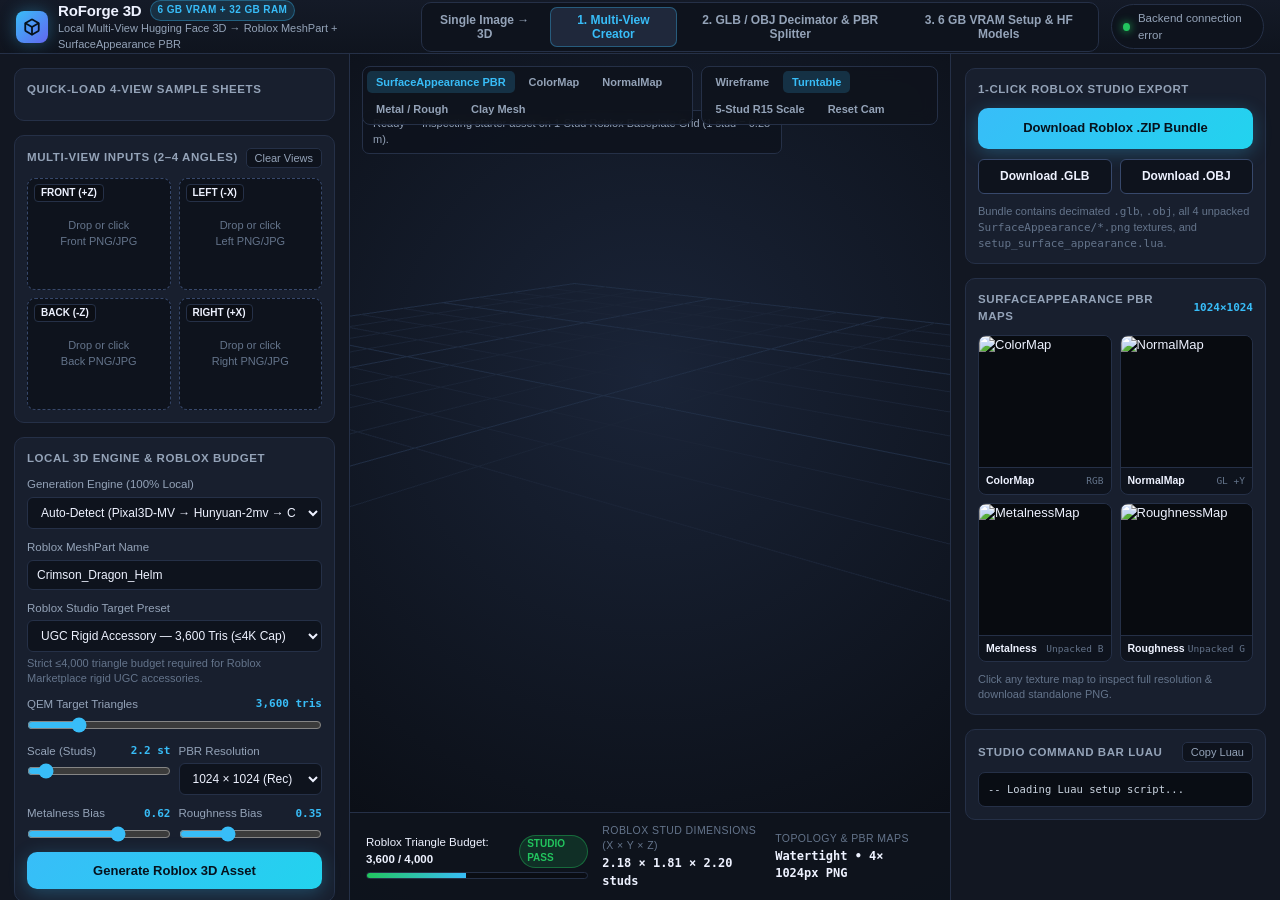
==== commit 5a3ce5e2: "Add single-image local 3D pipeline integration Co-authored-by: arena-agent <297053741+arena-agent@us" ====
--- a/frontend/index.html
+++ b/frontend/index.html
@@ -27,6 +27,7 @@
     </div>
 
     <nav class="nav-tabs" role="tablist">
+      <button class="nav-tab" data-tab="single">Single Image → 3D</button>
       <button class="nav-tab active" data-tab="creator">1. Multi-View Creator</button>
       <button class="nav-tab" data-tab="optimizer">2. GLB / OBJ Decimator &amp; PBR Splitter</button>
       <button class="nav-tab" data-tab="setup">3. 6 GB VRAM Setup &amp; HF Models</button>
@@ -37,6 +38,82 @@
       <span id="hw-status-text">Probing local environment...</span>
     </div>
   </header>
+
+  <!-- ADDITIONAL SINGLE-IMAGE PIPELINE -->
+  <section class="tab-view" id="tab-single">
+    <div class="page-scroll single-page">
+      <div class="single-columns">
+        <div class="section-card">
+          <div class="section-header"><span class="section-title">Single Image → 3D</span></div>
+          <p class="single-hint">Upload one three-quarter hero image. The original and every intermediate artifact are retained in this job folder. Generation uses local FeyNobg and the official Budget3D sampler only; failures do not switch to another model.</p>
+          <label class="single-upload" for="single-image-file">
+            <strong id="single-upload-label">Choose a hero image</strong>
+            <span>PNG, JPG, WEBP or BMP · maximum 25 MB</span>
+          </label>
+          <input id="single-image-file" type="file" accept="image/png,image/jpeg,image/webp,image/bmp" hidden />
+          <div class="single-previews">
+            <div><span class="section-title">Original image</span><img id="single-original-preview" alt="Original uploaded hero" /></div>
+            <div><span class="section-title">FeyNobg processed image</span><img id="single-processed-preview" alt="Processed transparent PNG" /></div>
+          </div>
+          <div class="field">
+            <label class="check-field"><input id="single-remove-bg" type="checkbox" checked /> Remove background with local FeyNobg (default)</label>
+          </div>
+          <div class="two-col">
+            <div class="field">
+              <label for="single-budget">Budget3D token budget</label>
+              <select id="single-budget">
+                <option value="0.0625">6.25% · lowest supported</option>
+                <option value="0.125">12.5%</option>
+                <option value="0.25">25%</option>
+                <option value="0.5">50%</option>
+                <option value="1">100%</option>
+              </select>
+            </div>
+            <div class="field">
+              <label for="single-preset">Roblox target</label>
+              <select id="single-preset">
+                <option value="weapon_tool">Weapon / Tool · 7,500 tris</option>
+                <option value="ugc_hat">UGC Rigid · 3,600 tris</option>
+                <option value="map_prop">Map Prop · 2,400 tris</option>
+                <option value="hero_meshpart">Hero MeshPart · 15,000 tris</option>
+              </select>
+            </div>
+          </div>
+          <div class="field"><label for="single-asset-name">Asset name</label><input id="single-asset-name" value="Single_Image_Asset" maxlength="80" /></div>
+          <label class="check-field single-blender-option"><input id="single-blender" type="checkbox" /> Inspect/export through the existing Blender MCP PoC (optional; PoC must be running on this PC)</label>
+          <div class="single-runtime" id="single-runtime-status">Checking configured local model paths…</div>
+          <div class="single-actions">
+            <button class="primary-btn" id="single-generate" type="button">Generate Single Image 3D</button>
+            <button class="mini-btn" id="single-check-blender" type="button">Check Blender MCP tools</button>
+          </div>
+        </div>
+        <div class="section-card single-progress-card">
+          <div class="section-header"><span class="section-title">Pipeline progress</span><span id="single-progress-value">Ready</span></div>
+          <div class="single-progress-track"><div id="single-progress-bar"></div></div>
+          <ol class="single-stage-list" id="single-stage-list">
+            <li data-stage="background_removal"><b>FeyNobg background removal</b><span>Waiting</span></li>
+            <li data-stage="preprocess"><b>Image preparation</b><span>Waiting</span></li>
+            <li data-stage="gaussian_generation"><b>Budget3D Gaussian generation</b><span>Waiting</span></li>
+            <li data-stage="mesh_conversion"><b>Gaussian → polygon mesh conversion</b><span>Waiting</span></li>
+            <li data-stage="blender"><b>Blender MCP inspection</b><span>Optional</span></li>
+            <li data-stage="roblox_export"><b>Roblox optimization &amp; export</b><span>Waiting</span></li>
+          </ol>
+          <div id="single-job-message" class="single-job-message">No job submitted.</div>
+          <pre id="single-job-logs" class="single-logs"></pre>
+          <div id="single-result" class="single-result" hidden>
+            <strong>Roblox bundle</strong>
+            <div class="single-downloads">
+              <a id="single-download-glb" class="secondary-btn" download>GLB</a>
+              <a id="single-download-obj" class="secondary-btn" download>OBJ</a>
+              <a id="single-download-zip" class="secondary-btn" download>Roblox ZIP</a>
+            </div>
+            <p id="single-mesh-stats"></p>
+            <button id="single-view-result" class="mini-btn" type="button">View final mesh in existing 3D viewport</button>
+          </div>
+        </div>
+      </div>
+    </div>
+  </section>
 
   <!-- TAB 1: MULTI-VIEW CREATOR STUDIO -->
   <main class="tab-view active" id="tab-creator">
@@ -54,7 +131,7 @@
         <!-- 4-View Turnaround Uploader -->
         <div class="section-card">
           <div class="section-header">
-            <span class="section-title" id="view-input-title">Multi-View Inputs (2&ndash;4 Angles)</span>
+            <span class="section-title">Multi-View Inputs (2&ndash;4 Angles)</span>
             <button class="mini-btn" id="btn-clear-views" type="button">Clear Views</button>
           </div>
           <div class="views-grid">
@@ -83,9 +160,6 @@
               <input type="file" accept="image/*" hidden />
             </div>
           </div>
-          <div class="preset-hint" id="idol-input-note" hidden>
-            ComfyUI-Idol uses only this Front image and returns a Gaussian splat (PLY), preview/turntable, and a best-effort mesh conversion. Mesh geometry and single-view textures are experimental; inspect before Roblox use.
-          </div>
         </div>
 
         <!-- Local Engine + Roblox Preset Controls -->
@@ -97,22 +171,16 @@
           <div class="field">
             <label for="sel-engine">Generation Engine (100% Local)</label>
             <select id="sel-engine">
-              <option value="comfy_pixal3d">Pixal3D Multi-View — ComfyUI (2–4 images)</option>
-              <option value="comfy_idol">Idol Single-Image — ComfyUI (1 image; experimental mesh)</option>
+              <option value="auto">Auto-Detect (Pixal3D-MV &rarr; Hunyuan-2mv &rarr; CPU Sculpt)</option>
+              <option value="comfy_pixal3d">ComfyUI: Pixal3D Multi-View (6 GB INT8 / GGUF)</option>
+              <option value="hunyuan_mv">Python: Hunyuan3D-2mv Turbo (6 GB FP16)</option>
+              <option value="visual_hull">Instant CPU: Multi-View Visual-Hull + PBR (0 GB VRAM)</option>
             </select>
-            <div class="preset-hint">Only the two supported generation choices are shown: Pixal3D for multi-view input and ComfyUI-Idol for a single image. Pixal3D is the recommended multi-view engine for this app; both require a compatible local ComfyUI workflow.</div>
           </div>
 
           <div class="field" id="comfy-url-wrap" style="display:none;">
             <label for="inp-comfy-url">Local ComfyUI Endpoint (Server-Side Bridge)</label>
             <input type="text" id="inp-comfy-url" value="http://127.0.0.1:8188" />
-          </div>
-          <div class="field" id="idol-mode-wrap" style="display:none;">
-            <label for="sel-idol-mode">Idol Image Type</label>
-            <select id="sel-idol-mode">
-              <option value="real" selected>Photo / real object (recommended for photographs)</option>
-              <option value="synthetic">Render / generated image</option>
-            </select>
           </div>
 
           <div class="field">
@@ -236,7 +304,7 @@
 
       <!-- RIGHT PANEL: SurfaceAppearance PBR Maps & Studio Bundle Export -->
       <aside class="side-panel right">
-        <div class="section-card" id="roblox-export-panel">
+        <div class="section-card">
           <div class="section-header">
             <span class="section-title">1-Click Roblox Studio Export</span>
           </div>
@@ -252,31 +320,7 @@
           </div>
         </div>
 
-        <div class="section-card" id="gaussian-splat-panel" hidden>
-          <div class="section-header">
-            <span class="section-title" id="splat-output-title">Gaussian Splat Output</span>
-          </div>
-          <a id="dl-splat-ply" class="primary-btn" href="#" download style="text-decoration:none;">
-            Download Gaussian .PLY
-          </a>
-          <img id="splat-preview-img" alt="Gaussian splat preview" hidden style="width:100%; margin-top:12px; border-radius:8px;" />
-          <a id="dl-splat-turntable" class="secondary-btn" href="#" download hidden style="margin-top:8px; text-decoration:none;">Download Idol Turntable GIF</a>
-          <div class="preset-hint" id="splat-output-note">
-            A Gaussian-splat PLY is not a Roblox MeshPart. No triangle mesh or SurfaceAppearance maps are available from this output.
-          </div>
-        </div>
-
-        <div class="section-card" id="idol-artifacts-panel" hidden>
-          <div class="section-header">
-            <span class="section-title">ComfyUI-Idol Splat Preview &amp; Source</span>
-          </div>
-          <a id="dl-idol-ply" class="secondary-btn" href="#" download style="text-decoration:none;">Download Original Idol .PLY</a>
-          <img id="idol-preview-img" alt="Idol render from predicted input camera" style="width:100%; margin-top:10px; border-radius:8px;" />
-          <a id="dl-idol-turntable" class="secondary-btn" href="#" download style="margin-top:8px; text-decoration:none;">Download 24-frame Turntable GIF</a>
-          <div class="preset-hint">Mesh conversion is approximate. The exported Roblox bundle uses single-view color projection; check hidden-side texture and geometry manually.</div>
-        </div>
-
-        <div class="section-card" id="pbr-maps-panel">
+        <div class="section-card">
           <div class="section-header">
             <span class="section-title">SurfaceAppearance PBR Maps</span>
             <span class="val-pill" id="lbl-map-res">1024&times;1024</span>
@@ -314,7 +358,7 @@
           <div class="preset-hint">Click any texture map to inspect full resolution &amp; download standalone PNG.</div>
         </div>
 
-        <div class="section-card" id="lua-export-panel">
+        <div class="section-card">
           <div class="section-header">
             <span class="section-title">Studio Command Bar Luau</span>
             <button class="mini-btn" id="btn-copy-lua" type="button">Copy Luau</button>
@@ -412,15 +456,6 @@
 
 # Step 3: Launch RoForge 3D Web App (Auto-connects to ComfyUI on port 8188!)
 scripts\start_creator.bat</pre>
-      </div>
-
-      <div class="section-card">
-        <div class="section-header">
-          <h3 style="font-size:15px;">Optional ComfyUI-Idol Single-Image Mode</h3>
-        </div>
-        <p style="color:var(--text-muted);font-size:12.5px;">
-          From the repository folder, run <code>scripts\setup_comfyui_idol_windows.bat</code> to install the pinned custom node and anonymously download missing public weights. Restart ComfyUI, then select <strong>ComfyUI: Idol Single Image</strong> in the Creator. It outputs a Gaussian PLY, a preview/turntable, and attempts a conservative splat-to-mesh conversion. The conversion and single-image texture projection are experimental, not guaranteed game-ready; a 6 GB GTX 1660 SUPER may OOM. This does not update ComfyUI itself.
-        </p>
       </div>
 
       <div class="section-card">
--- a/frontend/styles.css
+++ b/frontend/styles.css
@@ -182,10 +182,6 @@
   border-left: 1px solid var(--border);
 }
 
-.section-card[hidden] {
-  display: none !important;
-}
-
 .section-card {
   background: var(--bg-card);
   border: 1px solid var(--border);
@@ -867,3 +863,37 @@
     grid-template-columns: 1fr;
   }
 }
+
+/* Single-image local pipeline */
+.single-page { max-width: 1420px; }
+.single-columns { display: grid; grid-template-columns: minmax(360px, 1fr) minmax(360px, 0.9fr); gap: 18px; align-items: start; }
+.single-columns > .section-card { display: flex; flex-direction: column; gap: 14px; }
+.single-hint, .single-job-message { color: var(--text-muted); font-size: 12px; line-height: 1.55; }
+.single-upload { min-height: 88px; border: 1px dashed var(--border-bright); border-radius: var(--radius-md); background: var(--bg-input); display: flex; flex-direction: column; justify-content: center; align-items: center; gap: 5px; cursor: pointer; color: var(--text-main); }
+.single-upload:hover { border-color: var(--accent); background: var(--bg-card); }
+.single-upload span { color: var(--text-dim); font-size: 11px; }
+.single-previews { display: grid; grid-template-columns: 1fr 1fr; gap: 10px; }
+.single-previews > div { display: flex; flex-direction: column; gap: 6px; min-width: 0; }
+.single-previews img { width: 100%; height: 190px; object-fit: contain; background: repeating-conic-gradient(#192131 0% 25%, #101620 0% 50%) 50% / 18px 18px; border: 1px solid var(--border); border-radius: var(--radius-sm); }
+.single-previews img:not([src]) { visibility: hidden; }
+.check-field { display: flex; flex-direction: row !important; align-items: center; gap: 8px; color: var(--text-muted); font-size: 12px; }
+.check-field input { accent-color: var(--accent); }
+.single-blender-option { padding: 9px; background: var(--bg-input); border: 1px solid var(--border); border-radius: var(--radius-sm); }
+.single-runtime { padding: 8px 10px; color: var(--text-dim); font-size: 10.5px; font-family: var(--font-mono); white-space: pre-wrap; overflow-wrap: anywhere; background: var(--bg-input); border-radius: var(--radius-sm); }
+.single-actions { display: grid; grid-template-columns: 1fr auto; gap: 9px; align-items: center; }
+.single-progress-card { min-height: 440px; }
+.single-progress-track { height: 7px; border-radius: 10px; background: var(--bg-input); overflow: hidden; }
+.single-progress-track > div { height: 100%; width: 0%; background: linear-gradient(90deg, var(--accent-strong), var(--accent)); transition: width 0.3s ease; }
+.single-stage-list { list-style: none; display: flex; flex-direction: column; gap: 7px; }
+.single-stage-list li { display: flex; justify-content: space-between; gap: 12px; padding: 9px 10px; border: 1px solid var(--border); background: var(--bg-input); border-radius: var(--radius-sm); font-size: 11.5px; }
+.single-stage-list li span { color: var(--text-dim); text-align: right; }
+.single-stage-list li[data-status="running"] { border-color: var(--accent); }
+.single-stage-list li[data-status="completed"] span { color: var(--success); }
+.single-stage-list li[data-status="failed"] span { color: var(--danger); }
+.single-stage-list li[data-status="skipped"] span { color: var(--warning); }
+.single-logs { max-height: 165px; overflow: auto; white-space: pre-wrap; overflow-wrap: anywhere; color: var(--text-dim); font: 10px/1.5 var(--font-mono); }
+.single-result { border-top: 1px solid var(--border); padding-top: 12px; display: flex; flex-direction: column; gap: 10px; }
+.single-downloads { display: grid; grid-template-columns: repeat(3, 1fr); gap: 7px; }
+.single-result p { color: var(--text-muted); font-size: 11px; }
+@media (max-width: 900px) { .single-columns { grid-template-columns: 1fr; } }
+@media (max-width: 520px) { .single-previews, .two-col, .single-actions { grid-template-columns: 1fr; } }
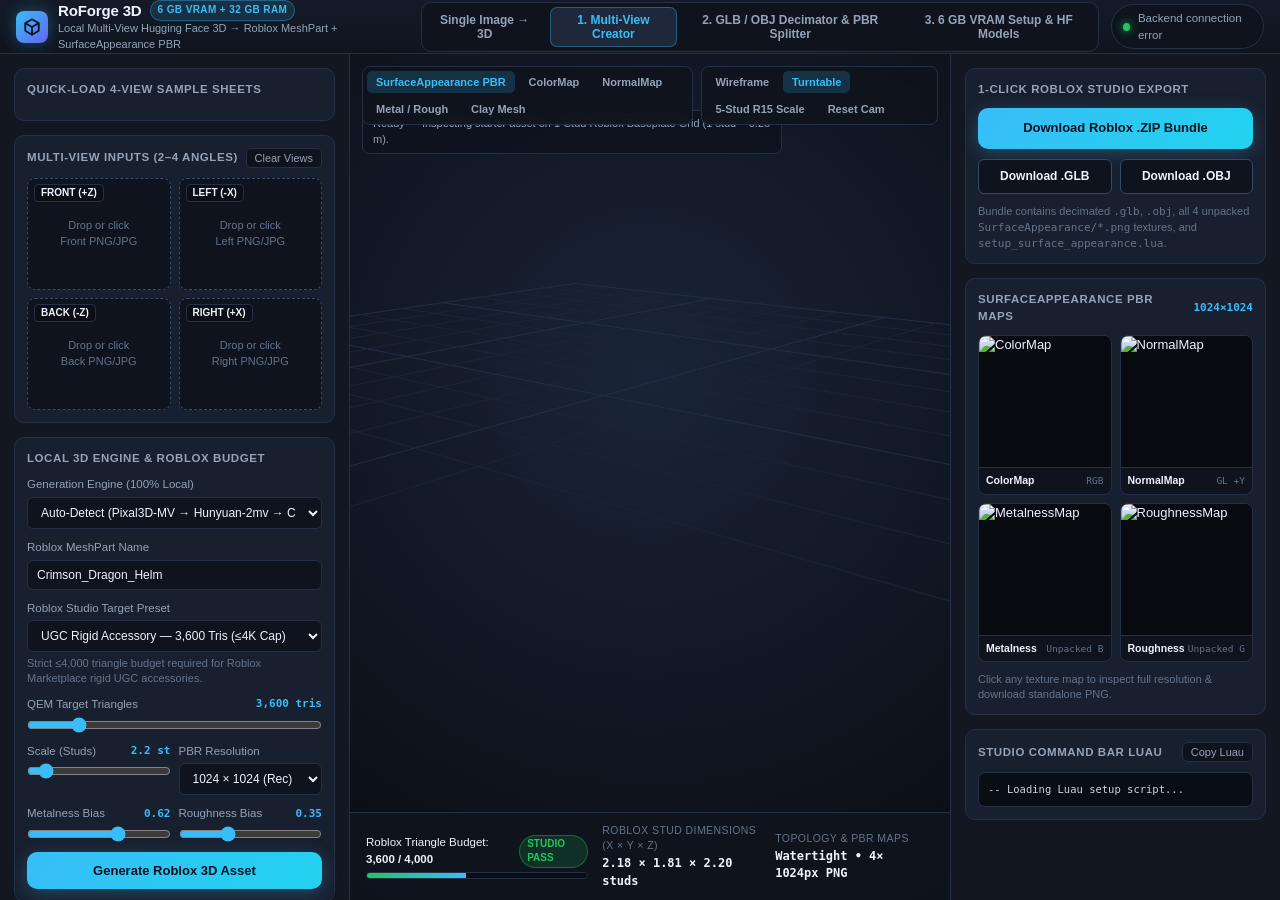
==== commit d26ca684: "Run Blender MCP inside the main RoForge app Co-authored-by: arena-agent <297053741+arena-agent@users" ====
--- a/frontend/index.html
+++ b/frontend/index.html
@@ -80,7 +80,7 @@
             </div>
           </div>
           <div class="field"><label for="single-asset-name">Asset name</label><input id="single-asset-name" value="Single_Image_Asset" maxlength="80" /></div>
-          <label class="check-field single-blender-option"><input id="single-blender" type="checkbox" /> Inspect/export through the existing Blender MCP PoC (optional; PoC must be running on this PC)</label>
+          <label class="check-field single-blender-option"><input id="single-blender" type="checkbox" /> Inspect/export through Blender MCP (optional; Blender’s MCP add-on server must be running)</label>
           <div class="single-runtime" id="single-runtime-status">Checking configured local model paths…</div>
           <div class="single-actions">
             <button class="primary-btn" id="single-generate" type="button">Generate Single Image 3D</button>
